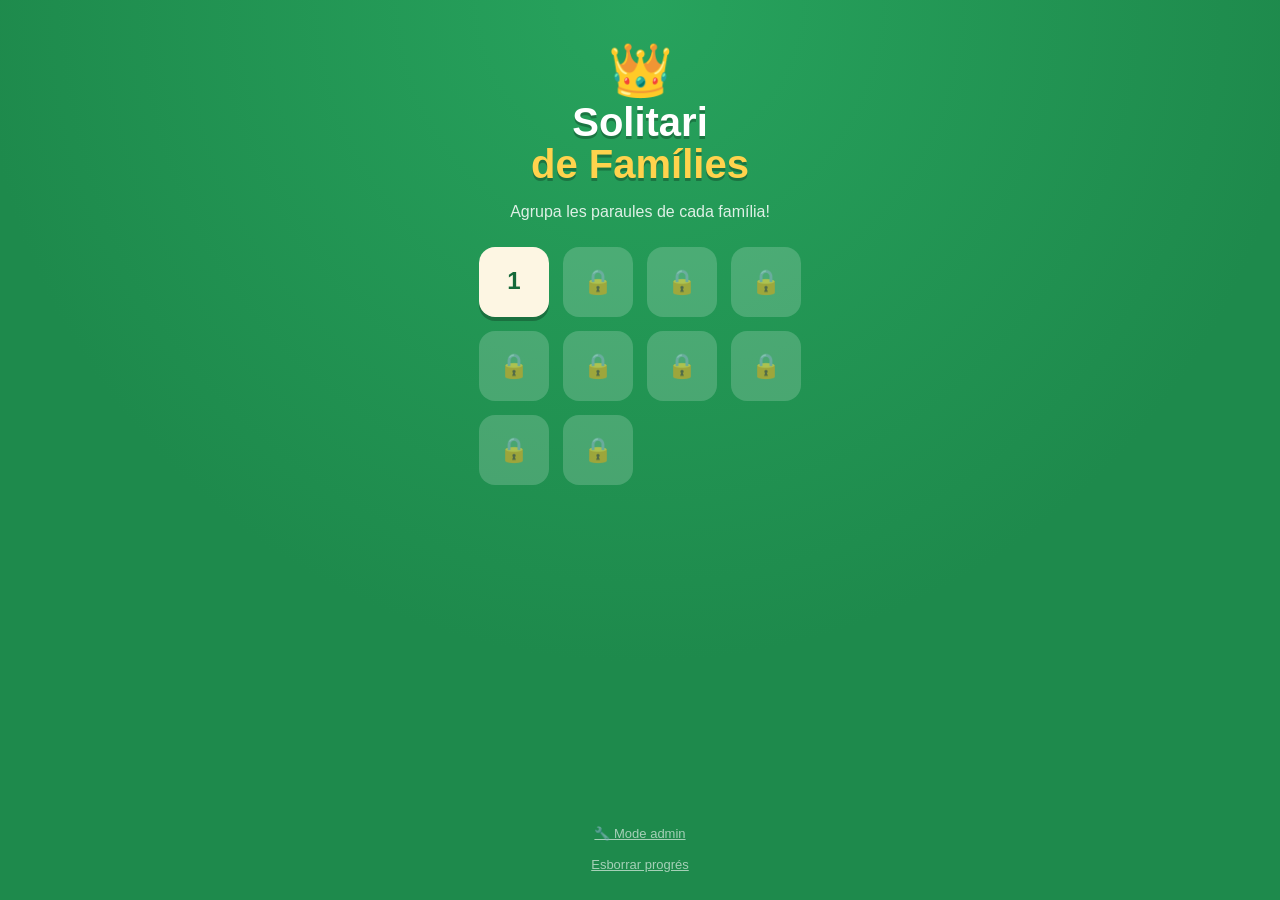
==== index.html @ e25447e6 "Solitari de Famílies v1: joc complet amb 10 nivells, 32 famílies i 5 famílies de dibuixos" ====
<!DOCTYPE html>
<html lang="ca">
<head>
  <meta charset="UTF-8">
  <meta name="viewport" content="width=device-width, initial-scale=1.0, maximum-scale=1.0, user-scalable=no">
  <meta name="theme-color" content="#1e8a4c">
  <title>Solitari de Famílies</title>
  <link rel="manifest" href="manifest.json">
  <link rel="icon" href="icon.png">
  <link rel="apple-touch-icon" href="icon.png">
  <link rel="stylesheet" href="style.css">
</head>
<body>

  <!-- ===== PANTALLA D'INICI ===== -->
  <div id="pantalla-inici" class="pantalla">
    <div class="logo">
      <div class="logo-corona">👑</div>
      <h1>Solitari<br><span>de Famílies</span></h1>
    </div>
    <p class="subtitol">Agrupa les paraules de cada família!</p>
    <div id="graella-nivells"></div>
    <button id="btn-admin" class="btn-text">🔧 Mode admin</button>
    <button id="btn-esborrar-progres" class="btn-text">Esborrar progrés</button>
  </div>

  <!-- ===== PANTALLA DE JOC ===== -->
  <div id="pantalla-joc" class="pantalla amagada">
    <header id="capçalera">
      <button id="btn-inici" class="btn-icona" title="Inici">🏠</button>
      <div id="info-nivell">
        <div id="nom-nivell"></div>
        <div id="comptador-moviments"></div>
      </div>
      <div class="botons-dreta">
        <button id="btn-desfer" class="btn-icona" title="Desfer">↩️</button>
        <button id="btn-reiniciar" class="btn-icona" title="Reiniciar">🔄</button>
      </div>
    </header>

    <div id="zona-robar">
      <div id="descart"></div>
      <div id="pila-robar"></div>
    </div>
    <div id="fundacions"></div>
    <div id="tauler"></div>

    <div id="missatge-flotant" class="amagada"></div>
  </div>

  <!-- ===== MODAL VICTÒRIA / DERROTA ===== -->
  <div id="modal" class="amagada">
    <div id="modal-caixa">
      <div id="modal-emoji"></div>
      <h2 id="modal-titol"></h2>
      <p id="modal-text"></p>
      <div id="modal-botons"></div>
    </div>
  </div>

  <script src="families.js"></script>
  <script src="dibuixos.js"></script>
  <script src="levels.js"></script>
  <script src="game.js"></script>
</body>
</html>
---- style.css ----
/* ============================================================
   SOLITARI DE FAMÍLIES — estils
   ============================================================ */

* { margin: 0; padding: 0; box-sizing: border-box; }

:root {
  --verd-fons: #1e8a4c;
  --verd-fosc: #15693a;
  --crema: #fdf6e3;
  --crema-fosc: #efe3c2;
  --blau-carta: #4a90d9;
  --blau-carta-fosc: #2f6cab;
  --groc: #ffd34d;
  --ample-carta: 78px;
  --alt-carta: 104px;
  --solapament: 30px;
}

html, body {
  height: 100%;
  overflow: hidden;
  font-family: -apple-system, "Segoe UI", Roboto, "Helvetica Neue", Arial, sans-serif;
  background: var(--verd-fons);
  background-image: radial-gradient(circle at 50% 0%, #27a35d 0%, var(--verd-fons) 60%);
  color: #fff;
  -webkit-user-select: none;
  user-select: none;
  -webkit-tap-highlight-color: transparent;
  touch-action: manipulation;
}

.pantalla {
  position: absolute;
  inset: 0;
  display: flex;
  flex-direction: column;
  overflow: hidden;
}

.amagada { display: none !important; }

/* ===== PANTALLA D'INICI ===== */
#pantalla-inici {
  align-items: center;
  padding: 40px 20px 20px;
  overflow-y: auto;
}

.logo { text-align: center; margin-bottom: 8px; }
.logo-corona { font-size: 52px; }
.logo h1 {
  font-size: 40px;
  line-height: 1.05;
  text-shadow: 0 3px 0 rgba(0,0,0,.25);
}
.logo h1 span { color: var(--groc); }
.subtitol { opacity: .85; margin: 10px 0 26px; }

#graella-nivells {
  display: grid;
  grid-template-columns: repeat(4, 70px);
  gap: 14px;
  margin-bottom: 30px;
}

.btn-nivell {
  width: 70px; height: 70px;
  border: none;
  border-radius: 16px;
  background: var(--crema);
  color: var(--verd-fosc);
  font-size: 24px;
  font-weight: 800;
  box-shadow: 0 4px 0 rgba(0,0,0,.25);
  cursor: pointer;
  display: flex;
  flex-direction: column;
  align-items: center;
  justify-content: center;
  gap: 2px;
}
.btn-nivell small { font-size: 10px; font-weight: 600; }
.btn-nivell:active { transform: translateY(2px); box-shadow: 0 2px 0 rgba(0,0,0,.25); }
.btn-nivell.bloquejat {
  background: rgba(255,255,255,.18);
  color: rgba(255,255,255,.55);
  box-shadow: none;
  cursor: default;
}
.btn-nivell.superat { outline: 3px solid var(--groc); }

.btn-text {
  background: none;
  border: none;
  color: rgba(255,255,255,.6);
  text-decoration: underline;
  font-size: 13px;
  cursor: pointer;
  padding: 8px;
}
#btn-admin { margin-top: auto; }
#btn-admin.admin-actiu { color: var(--groc); font-weight: 700; }

/* ===== CAPÇALERA DE JOC ===== */
#capçalera {
  display: flex;
  align-items: center;
  justify-content: space-between;
  padding: 10px 12px 4px;
}

#info-nivell { text-align: center; }
#nom-nivell { font-weight: 700; font-size: 15px; }
#comptador-moviments { font-size: 13px; opacity: .9; }
#comptador-moviments b { color: var(--groc); font-size: 16px; }
#comptador-moviments.alerta b { color: #ff7a6e; }

.btn-icona {
  width: 42px; height: 42px;
  border: none;
  border-radius: 12px;
  background: rgba(0,0,0,.22);
  font-size: 19px;
  cursor: pointer;
  color: #fff;
}
.btn-icona:active { background: rgba(0,0,0,.4); }
.btn-icona:disabled { opacity: .35; }
.botons-dreta { display: flex; gap: 8px; }

/* ===== FUNDACIONS ===== */
#fundacions {
  display: flex;
  justify-content: center;
  gap: 10px;
  padding: 8px 10px;
}

.fundacio {
  width: var(--ample-carta);
  height: var(--alt-carta);
  border-radius: 10px;
  position: relative;
}
.fundacio.buida {
  border: 2px dashed rgba(255,255,255,.5);
  background: rgba(255,255,255,.08);
  display: flex;
  align-items: center;
  justify-content: center;
  font-size: 26px;
  opacity: .8;
}
.fundacio.activa {
  background: var(--crema);
  color: #5a4a2f;
  box-shadow: 0 3px 0 rgba(0,0,0,.25);
  display: flex;
  flex-direction: column;
  align-items: center;
  justify-content: center;
  text-align: center;
  padding: 4px;
}
.fundacio.activa .etiqueta {
  position: absolute;
  top: -9px; left: 50%;
  transform: translateX(-50%);
  background: var(--groc);
  color: #6b4d00;
  font-size: 9px;
  font-weight: 800;
  padding: 2px 7px;
  border-radius: 8px;
  white-space: nowrap;
  max-width: 95%;
  overflow: hidden;
  text-overflow: ellipsis;
}
.fundacio.activa .femoji { font-size: 24px; }
.fundacio.activa .fcompte { font-size: 13px; font-weight: 800; }
.fundacio.activa .fparaula {
  font-size: 9px;
  opacity: .75;
  max-width: 100%;
  overflow: hidden;
  text-overflow: ellipsis;
  white-space: nowrap;
}
.fundacio.completa { animation: pols .45s ease; }

@keyframes pols {
  0% { transform: scale(1); }
  50% { transform: scale(1.18); }
  100% { transform: scale(1); }
}

/* ===== TAULER ===== */
#tauler {
  flex: 1;
  display: flex;
  justify-content: center;
  gap: 8px;
  padding: 6px 8px;
  overflow: hidden;
}

.columna {
  width: var(--ample-carta);
  position: relative;
}
.columna.buida-col {
  border: 2px dashed rgba(255,255,255,.35);
  border-radius: 10px;
  height: var(--alt-carta);
}

/* ===== CARTES ===== */
.carta {
  width: var(--ample-carta);
  height: var(--alt-carta);
  border-radius: 10px;
  position: absolute;
  left: 0;
  display: flex;
  flex-direction: column;
  align-items: center;
  transition: top .18s ease;
}

.carta.tapada {
  background: linear-gradient(160deg, var(--blau-carta), var(--blau-carta-fosc));
  border: 2px solid #fff;
  box-shadow: 0 2px 4px rgba(0,0,0,.25);
}
.carta.tapada::after {
  content: "❖";
  margin: auto;
  color: rgba(255,255,255,.5);
  font-size: 20px;
}

.carta.destapada {
  background: var(--crema);
  color: #4a3b22;
  border: 2px solid #fff;
  box-shadow: 0 2px 5px rgba(0,0,0,.3);
  cursor: grab;
  padding-top: 4px;
}
.carta.destapada .paraula {
  font-size: 12px;
  font-weight: 800;
  text-align: center;
  line-height: 1.1;
  padding: 1px 3px;
  max-width: 100%;
  overflow: hidden;
  overflow-wrap: anywhere;
  hyphens: auto;
}
/* cartes amb dibuix (famílies visuals): dibuix gran i centrat */
.carta.destapada .dibuix {
  position: absolute;
  inset: 0;
  display: flex;
  align-items: center;
  justify-content: center;
}
.carta.destapada .dibuix svg {
  width: 78%;
  height: 82%;
}

/* carta mestra: la que obre la col·lecció de la seva família */
.carta.mestra {
  background: linear-gradient(160deg, #ffe084, #f5b73a);
  border: 2px solid #fff;
  color: #5a4100;
}
.carta.mestra .corona {
  margin-top: auto;
  margin-bottom: 6px;
  font-size: 22px;
  filter: drop-shadow(0 1px 1px rgba(0,0,0,.2));
}

.carta.seleccionada {
  outline: 3px solid var(--groc);
  outline-offset: -1px;
}

.carta.no-no { animation: sacseig .3s ease; }
@keyframes sacseig {
  0%, 100% { transform: translateX(0); }
  25% { transform: translateX(-5px); }
  75% { transform: translateX(5px); }
}

/* fantasma d'arrossegament */
#fantasma {
  position: fixed;
  pointer-events: none;
  z-index: 100;
  filter: drop-shadow(0 6px 10px rgba(0,0,0,.4));
}
#fantasma .carta { position: absolute; transition: none; }

.carta.volant {
  position: fixed;
  z-index: 90;
  transition: all .35s cubic-bezier(.4, 0, .6, 1);
  margin: 0;
}

/* ===== ZONA DE ROBAR (a dalt): descart + pila ===== */
#zona-robar {
  display: flex;
  justify-content: flex-end;
  align-items: center;
  gap: 12px;
  padding: 6px 14px 2px;
  min-height: calc(var(--alt-carta) + 10px);
}

#descart {
  position: relative;
  height: var(--alt-carta);
  width: calc(var(--ample-carta) + 56px);
}
#descart .carta { position: absolute; top: 0; }

#pila-robar {
  width: var(--ample-carta);
  height: var(--alt-carta);
  border-radius: 10px;
  position: relative;
  cursor: pointer;
}
#pila-robar.amb-cartes {
  background: linear-gradient(160deg, var(--blau-carta), var(--blau-carta-fosc));
  border: 2px solid #fff;
  box-shadow: 0 3px 0 rgba(0,0,0,.3);
  display: flex;
  align-items: center;
  justify-content: center;
  font-size: 26px;
}
#pila-robar.amb-cartes:active { transform: translateY(2px); }
#pila-robar.buida-pila {
  border: 2px dashed rgba(255,255,255,.4);
  opacity: .5;
}
#pila-robar .compte-pila {
  position: absolute;
  top: -7px; right: -7px;
  background: var(--groc);
  color: #6b4d00;
  font-size: 11px;
  font-weight: 800;
  border-radius: 10px;
  padding: 2px 7px;
  box-shadow: 0 1px 3px rgba(0,0,0,.3);
}

/* comptador quan es penalitza un moviment */
#comptador-moviments.penalitzat b {
  color: #ff5246;
  animation: pols .45s ease;
  display: inline-block;
}

/* ===== MISSATGE FLOTANT ===== */
#missatge-flotant {
  position: absolute;
  bottom: 60px;
  left: 50%;
  transform: translateX(-50%);
  background: rgba(0,0,0,.75);
  padding: 10px 18px;
  border-radius: 12px;
  font-size: 13px;
  max-width: 85%;
  text-align: center;
  z-index: 50;
  animation: apareix .2s ease;
}
@keyframes apareix {
  from { opacity: 0; transform: translateX(-50%) translateY(8px); }
  to   { opacity: 1; transform: translateX(-50%) translateY(0); }
}

/* ===== MODAL ===== */
#modal {
  position: fixed;
  inset: 0;
  background: rgba(0,0,0,.55);
  display: flex;
  align-items: center;
  justify-content: center;
  z-index: 200;
}
#modal-caixa {
  background: var(--crema);
  color: #4a3b22;
  border-radius: 22px;
  padding: 30px 26px;
  text-align: center;
  width: min(320px, 86vw);
  box-shadow: 0 10px 30px rgba(0,0,0,.4);
  animation: entraModal .3s cubic-bezier(.3, 1.4, .6, 1);
}
@keyframes entraModal {
  from { transform: scale(.7); opacity: 0; }
  to   { transform: scale(1); opacity: 1; }
}
#modal-emoji { font-size: 56px; }
#modal-caixa h2 { margin: 8px 0 6px; font-size: 24px; }
#modal-caixa p { font-size: 14px; opacity: .8; margin-bottom: 20px; }
#modal-botons { display: flex; flex-direction: column; gap: 10px; }

.btn-modal {
  border: none;
  border-radius: 14px;
  padding: 13px;
  font-size: 16px;
  font-weight: 800;
  cursor: pointer;
  box-shadow: 0 3px 0 rgba(0,0,0,.2);
}
.btn-modal:active { transform: translateY(2px); box-shadow: 0 1px 0 rgba(0,0,0,.2); }
.btn-modal.primari { background: #2eb360; color: #fff; }
.btn-modal.secundari { background: var(--crema-fosc); color: #6b5a39; }

/* ===== RESPONSIU ===== */
@media (max-width: 430px) {
  :root { --solapament: 28px; }
}
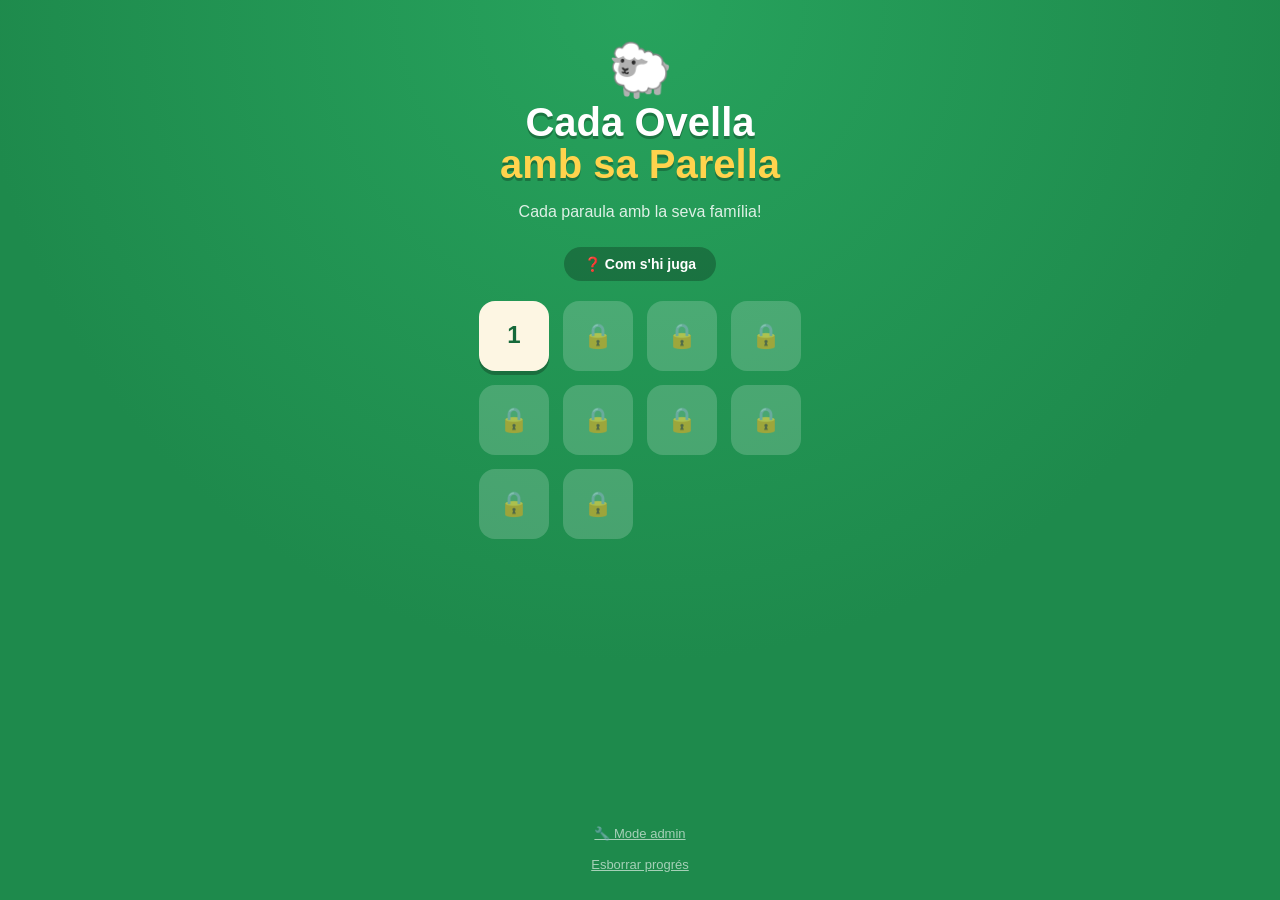
==== commit 1531dfa1: "Cada Ovella amb sa Parella: nom nou, instruccions, PIN admin i easter egg" ====
--- a/index.html
+++ b/index.html
@@ -4,7 +4,7 @@
   <meta charset="UTF-8">
   <meta name="viewport" content="width=device-width, initial-scale=1.0, maximum-scale=1.0, user-scalable=no">
   <meta name="theme-color" content="#1e8a4c">
-  <title>Solitari de Famílies</title>
+  <title>Cada Ovella amb sa Parella</title>
   <link rel="manifest" href="manifest.json">
   <link rel="icon" href="icon.png">
   <link rel="apple-touch-icon" href="icon.png">
@@ -15,10 +15,11 @@
   <!-- ===== PANTALLA D'INICI ===== -->
   <div id="pantalla-inici" class="pantalla">
     <div class="logo">
-      <div class="logo-corona">👑</div>
-      <h1>Solitari<br><span>de Famílies</span></h1>
+      <div class="logo-corona">🐑</div>
+      <h1>Cada Ovella<br><span>amb sa Parella</span></h1>
     </div>
-    <p class="subtitol">Agrupa les paraules de cada família!</p>
+    <p class="subtitol">Cada paraula amb la seva família!</p>
+    <button id="btn-instruccions-inici" class="btn-pill">❓ Com s'hi juga</button>
     <div id="graella-nivells"></div>
     <button id="btn-admin" class="btn-text">🔧 Mode admin</button>
     <button id="btn-esborrar-progres" class="btn-text">Esborrar progrés</button>
@@ -33,6 +34,7 @@
         <div id="comptador-moviments"></div>
       </div>
       <div class="botons-dreta">
+        <button id="btn-instruccions-joc" class="btn-icona" title="Com s'hi juga">❓</button>
         <button id="btn-desfer" class="btn-icona" title="Desfer">↩️</button>
         <button id="btn-reiniciar" class="btn-icona" title="Reiniciar">🔄</button>
       </div>
@@ -46,6 +48,83 @@
     <div id="tauler"></div>
 
     <div id="missatge-flotant" class="amagada"></div>
+  </div>
+
+  <!-- ===== PANTALLA D'INSTRUCCIONS ===== -->
+  <div id="pantalla-instruccions" class="pantalla amagada">
+    <header id="capçalera-instruccions">
+      <button id="btn-tancar-instruccions" class="btn-icona">←</button>
+      <h2>Com s'hi juga</h2>
+    </header>
+    <div id="cos-instruccions">
+
+      <section class="instr">
+        <h3>🎯 L'objectiu</h3>
+        <p>Envia <b>totes les cartes</b> a les col·leccions de dalt abans d'esgotar els moviments.</p>
+        <div class="infografia">
+          <div class="mini-carta"><span>Talp</span></div>
+          <div class="mini-carta"><span>Fura</span></div>
+          <span class="fletxa">→</span>
+          <div class="mini-fundacio"><i>Animals</i><b>🐾</b><u>2/4</u></div>
+        </div>
+      </section>
+
+      <section class="instr">
+        <h3>👑 La carta mestra</h3>
+        <p>Només la <b>carta daurada</b> de cada família pot <b>obrir</b> una col·lecció.</p>
+        <div class="infografia">
+          <div class="mini-carta mini-mestra"><span>Animals</span><em>👑</em></div>
+          <span class="fletxa">→</span>
+          <div class="mini-slot">👑</div>
+          <span class="ok">✓</span>
+        </div>
+        <div class="infografia">
+          <div class="mini-carta"><span>Talp</span></div>
+          <span class="fletxa">→</span>
+          <div class="mini-slot">👑</div>
+          <span class="ko">✗</span>
+        </div>
+      </section>
+
+      <section class="instr">
+        <h3>🃏 Apila per famílies</h3>
+        <p>Només pots apilar cartes de la <b>mateixa família</b>... i l'has d'endevinar! Un cop juntes, es mouen <b>en bloc</b>.</p>
+        <div class="infografia">
+          <div class="mini-pila"><div class="mini-carta"><span>Fura</span></div><div class="mini-carta solapada"><span>Talp</span></div></div>
+          <span class="ok">✓</span>
+          <span class="separador"></span>
+          <div class="mini-pila"><div class="mini-carta"><span>Fura</span></div><div class="mini-carta solapada"><span>Atzur</span></div></div>
+          <span class="ko">✗ −1</span>
+        </div>
+      </section>
+
+      <section class="instr">
+        <h3>⛔ La mestra bloqueja</h3>
+        <p>Mestra a sobre = columna <b>tancada</b>. El bloc només pot anar a una col·lecció o a una columna buida.</p>
+        <div class="infografia">
+          <div class="mini-pila"><div class="mini-carta"><span>Talp</span></div><div class="mini-carta mini-mestra solapada"><span>Animals</span><em>👑</em></div></div>
+          <span class="fletxa">←</span>
+          <div class="mini-carta"><span>Fura</span></div>
+          <span class="ko">✗</span>
+        </div>
+      </section>
+
+      <section class="instr">
+        <h3>🂠 La pila de robar</h3>
+        <p>Sense jugades? Toca la pila per robar. Quan s'acabi, recicla ♻️ el descart.</p>
+      </section>
+
+      <section class="instr">
+        <h3>⚡ Els moviments</h3>
+        <p>Tot costa <b>1 moviment</b>: moure, robar i desfer ↩️. Família incorrecta: <b>−1 extra</b>. A 0, has perdut!</p>
+      </section>
+
+      <section class="instr">
+        <h3>🐑 Consells</h3>
+        <p>Buida columnes aviat. No obris col·leccions a la babalà: els espais són limitats!</p>
+      </section>
+
+    </div>
   </div>
 
   <!-- ===== MODAL VICTÒRIA / DERROTA ===== -->
--- a/style.css
+++ b/style.css
@@ -391,6 +391,117 @@
   to   { opacity: 1; transform: translateX(-50%) translateY(0); }
 }
 
+/* ===== PANTALLA D'INSTRUCCIONS ===== */
+#capçalera-instruccions {
+  display: flex;
+  align-items: center;
+  gap: 12px;
+  padding: 12px 14px 8px;
+}
+#capçalera-instruccions h2 { font-size: 20px; text-shadow: 0 2px 0 rgba(0,0,0,.2); }
+
+#cos-instruccions {
+  flex: 1;
+  overflow-y: auto;
+  padding: 4px 14px calc(20px + env(safe-area-inset-bottom));
+}
+
+.instr {
+  background: var(--crema);
+  color: #4a3b22;
+  border-radius: 16px;
+  padding: 14px 16px;
+  margin-bottom: 12px;
+  box-shadow: 0 3px 0 rgba(0,0,0,.2);
+}
+.instr h3 { font-size: 16px; margin-bottom: 6px; }
+.instr p { font-size: 13.5px; line-height: 1.45; }
+.instr b { color: #1e8a4c; }
+
+.infografia {
+  display: flex;
+  align-items: center;
+  justify-content: center;
+  gap: 10px;
+  margin-top: 12px;
+  flex-wrap: wrap;
+}
+
+.mini-carta {
+  width: 48px; height: 62px;
+  background: #fffdf4;
+  border: 2px solid #e3d9bd;
+  border-radius: 8px;
+  box-shadow: 0 2px 3px rgba(0,0,0,.15);
+  display: flex;
+  flex-direction: column;
+  align-items: center;
+  padding-top: 4px;
+  position: relative;
+}
+.mini-carta span {
+  font-size: 8.5px;
+  font-weight: 800;
+  text-align: center;
+  line-height: 1.1;
+  padding: 0 2px;
+}
+.mini-carta em { font-style: normal; font-size: 16px; margin-top: auto; margin-bottom: 4px; }
+.mini-carta.mini-mestra {
+  background: linear-gradient(160deg, #ffe084, #f5b73a);
+  border-color: #e0a72e;
+  color: #5a4100;
+}
+
+.mini-pila { position: relative; width: 48px; height: 84px; }
+.mini-pila .mini-carta { position: absolute; top: 0; }
+.mini-pila .mini-carta.solapada { top: 22px; }
+
+.mini-slot {
+  width: 48px; height: 62px;
+  border: 2px dashed #b9ce9f;
+  border-radius: 8px;
+  background: rgba(30,138,76,.08);
+  display: flex;
+  align-items: center;
+  justify-content: center;
+  font-size: 18px;
+  opacity: .9;
+}
+
+.mini-fundacio {
+  width: 52px; height: 62px;
+  background: #fffdf4;
+  border: 2px solid #e3d9bd;
+  border-radius: 8px;
+  display: flex;
+  flex-direction: column;
+  align-items: center;
+  justify-content: center;
+  box-shadow: 0 2px 3px rgba(0,0,0,.15);
+}
+.mini-fundacio i { font-style: normal; font-size: 7.5px; font-weight: 800; background: var(--groc); border-radius: 6px; padding: 1px 5px; margin-bottom: 2px; }
+.mini-fundacio b { font-size: 16px; }
+.mini-fundacio u { text-decoration: none; font-size: 10px; font-weight: 800; }
+
+.fletxa { font-size: 22px; font-weight: 800; opacity: .65; color: #4a3b22; }
+.instr .ok { color: #2eb360; font-size: 22px; font-weight: 800; }
+.instr .ko { color: #c62828; font-size: 18px; font-weight: 800; }
+.separador { width: 14px; }
+
+.btn-pill {
+  border: none;
+  border-radius: 20px;
+  background: rgba(0,0,0,.25);
+  color: #fff;
+  font-size: 14px;
+  font-weight: 700;
+  padding: 9px 20px;
+  margin-bottom: 20px;
+  cursor: pointer;
+}
+.btn-pill:active { background: rgba(0,0,0,.4); }
+
 /* ===== MODAL ===== */
 #modal {
   position: fixed;
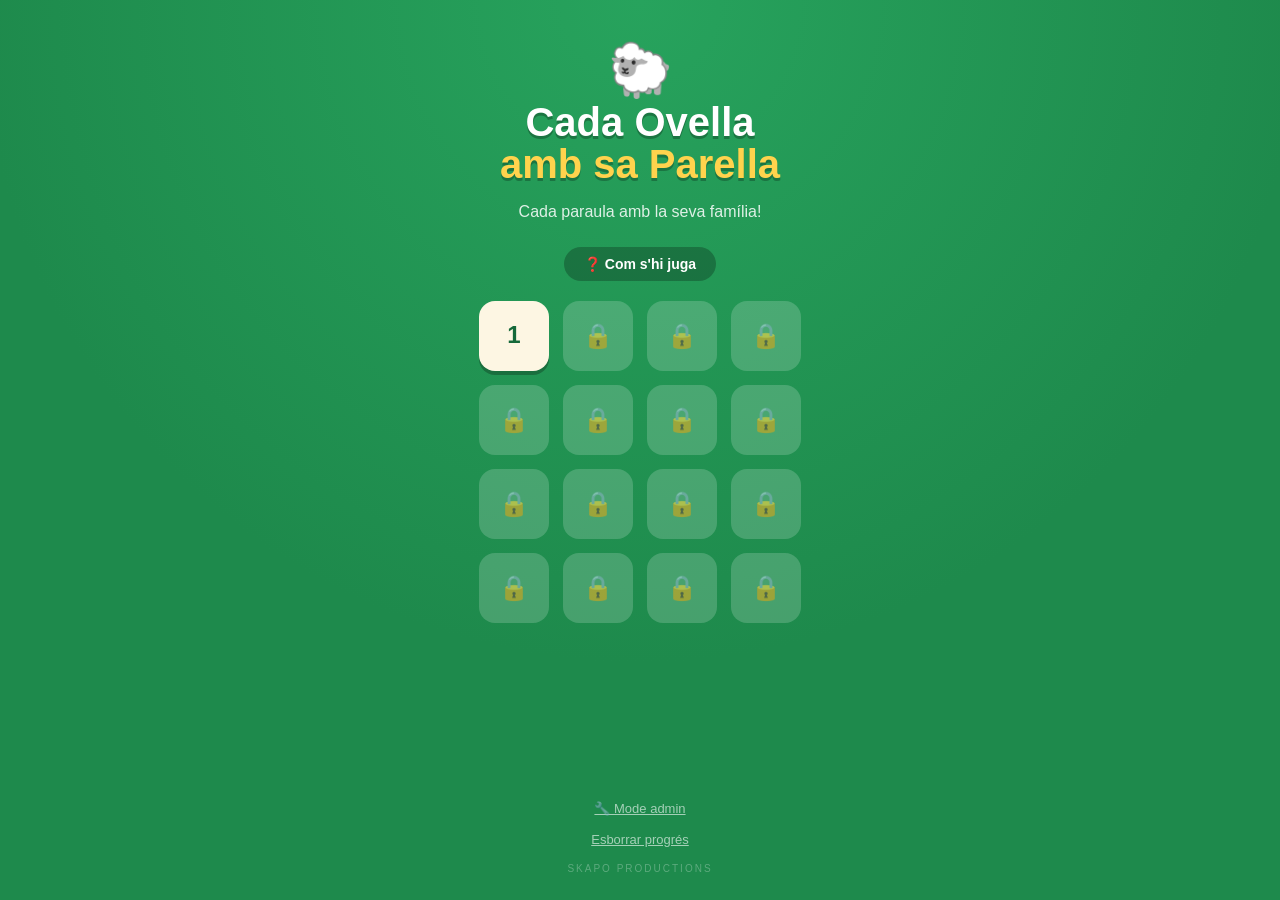
==== commit ad70a306: "Ronda d'ajustos" ====
--- a/index.html
+++ b/index.html
@@ -23,6 +23,7 @@
     <div id="graella-nivells"></div>
     <button id="btn-admin" class="btn-text">🔧 Mode admin</button>
     <button id="btn-esborrar-progres" class="btn-text">Esborrar progrés</button>
+    <div class="marca-aigua">skapo productions</div>
   </div>
 
   <!-- ===== PANTALLA DE JOC ===== -->
@@ -48,6 +49,7 @@
     <div id="tauler"></div>
 
     <div id="missatge-flotant" class="amagada"></div>
+    <div class="marca-aigua marca-joc">skapo productions</div>
   </div>
 
   <!-- ===== PANTALLA D'INSTRUCCIONS ===== -->
@@ -116,7 +118,7 @@
 
       <section class="instr">
         <h3>⚡ Els moviments</h3>
-        <p>Tot costa <b>1 moviment</b>: moure, robar i desfer ↩️. Família incorrecta: <b>−1 extra</b>. A 0, has perdut!</p>
+        <p>Tot costa <b>1 moviment</b>: moure, robar i desfer ↩️. Cada error de família resta, i <b>cada 3 errors la multa puja</b>: −1, −1, −1, −2, −2, −2, −3... A 0, has perdut!</p>
       </section>
 
       <section class="instr">
--- a/style.css
+++ b/style.css
@@ -18,8 +18,13 @@
 }
 
 html, body {
+  /* position:fixed evita el scroll, el rebot i el pull-to-refresh als mòbils */
+  position: fixed;
+  inset: 0;
+  width: 100%;
   height: 100%;
   overflow: hidden;
+  overscroll-behavior: none;
   font-family: -apple-system, "Segoe UI", Roboto, "Helvetica Neue", Arial, sans-serif;
   background: var(--verd-fons);
   background-image: radial-gradient(circle at 50% 0%, #27a35d 0%, var(--verd-fons) 60%);
@@ -27,6 +32,7 @@
   -webkit-user-select: none;
   user-select: none;
   -webkit-tap-highlight-color: transparent;
+  -webkit-touch-callout: none;
   touch-action: manipulation;
 }
 
@@ -248,6 +254,9 @@
   box-shadow: 0 2px 5px rgba(0,0,0,.3);
   cursor: grab;
   padding-top: 4px;
+  /* CLAU per al mòbil: sense això, el navegador converteix
+     l'arrossegament en scroll i cancel·la el gest a mitges */
+  touch-action: none;
 }
 .carta.destapada .paraula {
   font-size: 12px;
@@ -489,6 +498,25 @@
 .instr .ko { color: #c62828; font-size: 18px; font-weight: 800; }
 .separador { width: 14px; }
 
+/* firma discreta */
+.marca-aigua {
+  font-size: 10px;
+  letter-spacing: 2px;
+  text-transform: uppercase;
+  color: rgba(255,255,255,.28);
+  text-align: center;
+  padding: 8px 0 calc(6px + env(safe-area-inset-bottom));
+  pointer-events: none;
+  user-select: none;
+}
+.marca-joc {
+  position: absolute;
+  bottom: 0;
+  left: 0;
+  right: 0;
+  z-index: 1;
+}
+
 .btn-pill {
   border: none;
   border-radius: 20px;
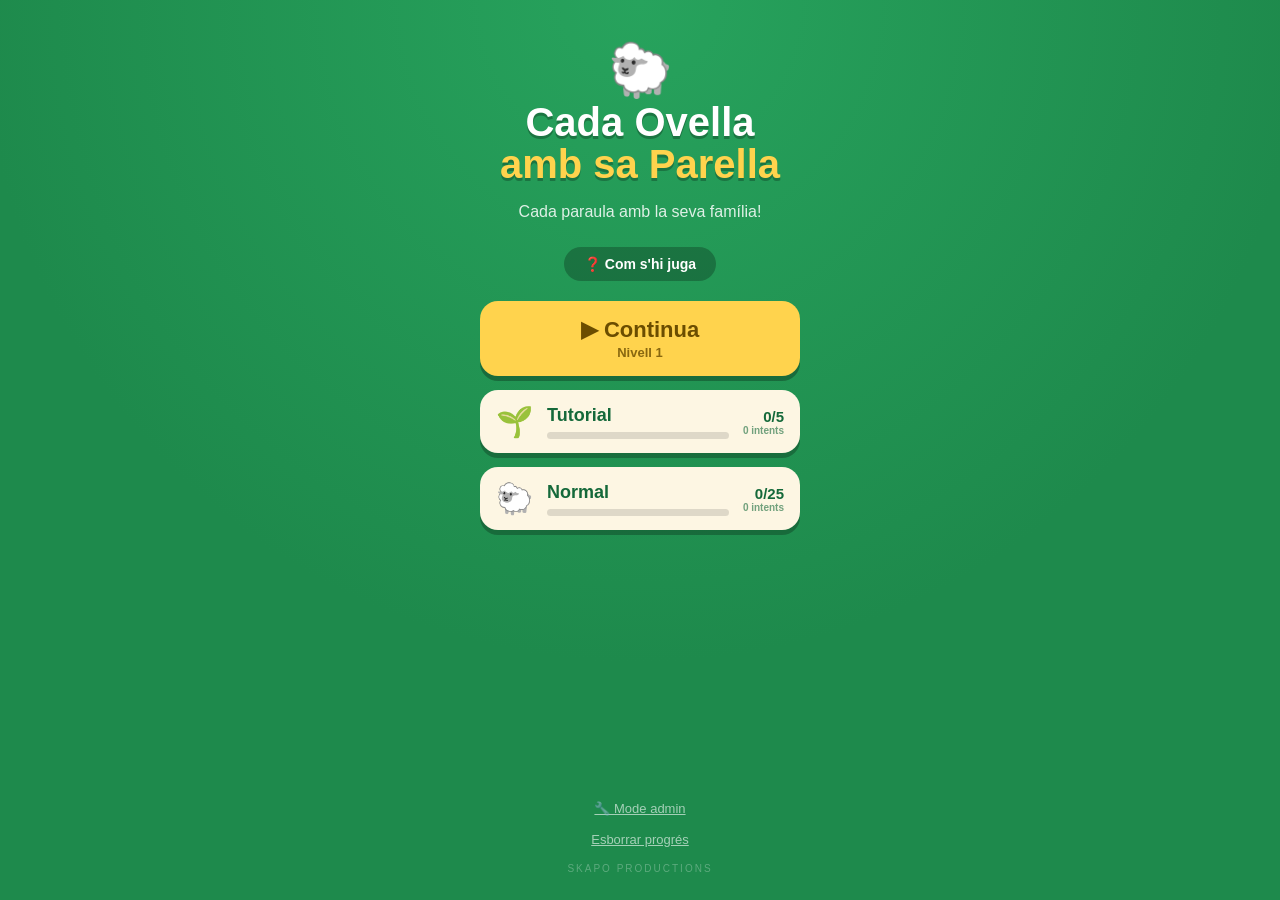
==== commit 139b5ada: "PRODUCCIÓ: publica la versió nova (55 nivells, mode infinit, comodins…) Promou a l'arrel tot el que " ====
--- a/index.html
+++ b/index.html
@@ -7,7 +7,7 @@
   <title>Cada Ovella amb sa Parella</title>
   <link rel="manifest" href="manifest.json">
   <link rel="icon" href="icon.png">
-  <link rel="apple-touch-icon" href="icon.png">
+  <link rel="apple-touch-icon" href="apple-touch-icon.png">
   <link rel="stylesheet" href="style.css">
 </head>
 <body>
@@ -20,7 +20,9 @@
     </div>
     <p class="subtitol">Cada paraula amb la seva família!</p>
     <button id="btn-instruccions-inici" class="btn-pill">❓ Com s'hi juga</button>
-    <div id="graella-nivells"></div>
+    <div id="menu-blocs"></div>
+    <button id="btn-tornar-blocs" class="btn-text amagada">← Blocs</button>
+    <div id="graella-nivells" class="amagada"></div>
     <button id="btn-admin" class="btn-text">🔧 Mode admin</button>
     <button id="btn-esborrar-progres" class="btn-text">Esborrar progrés</button>
     <div class="marca-aigua">skapo productions</div>
@@ -49,6 +51,20 @@
     <div id="tauler"></div>
 
     <div id="missatge-flotant" class="amagada"></div>
+
+    <div id="multa-widget">
+      <div class="mw-block" title="Cost del pròxim error de família">
+        <span class="mw-label" id="mw-label"><span class="mw-flama">🔥</span>−1</span>
+        <span id="mw-punts"><i></i><i></i><i></i></span>
+      </div>
+      <button id="btn-multa-info" title="Com funciona la penalització?">i</button>
+    </div>
+
+    <div id="comodins-widget">
+      <button id="btn-comodins-info" title="Què són els comodins?">i</button>
+      <span class="cw-comptador">🔍 <b id="comodins-compte">0</b></span>
+    </div>
+
     <div class="marca-aigua marca-joc">skapo productions</div>
   </div>
 
@@ -117,8 +133,13 @@
       </section>
 
       <section class="instr">
+        <h3>🔍 Els comodins</h3>
+        <p>Si no saps de quina família és una carta, <b>mantén-la premuda</b> (click and hold) i et donarà la seva <b>definició</b>. Cada nivell en té uns quants 🔍; gasta'ls bé!</p>
+      </section>
+
+      <section class="instr">
         <h3>⚡ Els moviments</h3>
-        <p>Tot costa <b>1 moviment</b>: moure, robar i desfer ↩️. Cada error de família resta, i <b>cada 3 errors la multa puja</b>: −1, −1, −1, −2, −2, −2, −3... A 0, has perdut!</p>
+        <p>Tot costa <b>1 moviment</b>: moure, robar i desfer ↩️. Cada error de família resta, i <b>cada 3 errors la multa puja</b>: −1, −1, −1, −2, −2, −2... fins a un màxim de −5. A 0, has perdut!</p>
       </section>
 
       <section class="instr">
@@ -141,6 +162,7 @@
 
   <script src="families.js"></script>
   <script src="dibuixos.js"></script>
+  <script src="definicions.js"></script>
   <script src="levels.js"></script>
   <script src="game.js"></script>
 </body>
--- a/style.css
+++ b/style.css
@@ -65,18 +65,90 @@
 
 #graella-nivells {
   display: grid;
-  grid-template-columns: repeat(4, 70px);
+  grid-template-columns: repeat(5, 56px);
+  gap: 10px;
+  margin-bottom: 30px;
+}
+
+/* ===== MENÚ DE BLOCS (3 botons: Tutorial / Normal / Difícil) ===== */
+#menu-blocs {
+  display: flex;
+  flex-direction: column;
   gap: 14px;
-  margin-bottom: 30px;
-}
-
-.btn-nivell {
-  width: 70px; height: 70px;
-  border: none;
-  border-radius: 16px;
+  width: min(320px, 86vw);
+  margin-bottom: 24px;
+}
+/* hero "Continua" */
+.btn-continua {
+  border: none;
+  border-radius: 18px;
+  background: var(--groc);
+  color: #6b4d00;
+  box-shadow: 0 5px 0 rgba(0,0,0,.28);
+  cursor: pointer;
+  padding: 16px 18px;
+  display: flex;
+  flex-direction: column;
+  align-items: center;
+  gap: 2px;
+}
+.btn-continua:active { transform: translateY(2px); box-shadow: 0 3px 0 rgba(0,0,0,.28); }
+.btn-continua .cont-titol { font-size: 22px; font-weight: 800; }
+.btn-continua .cont-sub { font-size: 13px; font-weight: 700; opacity: .8; }
+
+/* targetes de bloc */
+.btn-bloc {
+  border: none;
+  border-radius: 18px;
   background: var(--crema);
   color: var(--verd-fosc);
-  font-size: 24px;
+  box-shadow: 0 5px 0 rgba(0,0,0,.25);
+  cursor: pointer;
+  padding: 14px 16px;
+  display: grid;
+  grid-template-columns: auto 1fr auto;
+  align-items: center;
+  gap: 14px;
+  text-align: left;
+}
+.btn-bloc:active { transform: translateY(2px); box-shadow: 0 3px 0 rgba(0,0,0,.25); }
+.btn-bloc .bloc-emoji { font-size: 30px; }
+.btn-bloc .bloc-info { display: flex; flex-direction: column; gap: 6px; min-width: 0; }
+.btn-bloc .bloc-nom { font-size: 18px; font-weight: 800; }
+.btn-bloc .bloc-sub { font-size: 11.5px; font-weight: 600; opacity: .65; }
+.btn-bloc .bloc-barra {
+  height: 7px;
+  border-radius: 5px;
+  background: rgba(0,0,0,.12);
+  overflow: hidden;
+}
+.btn-bloc .bloc-barra > span {
+  display: block;
+  height: 100%;
+  background: #2eb360;
+  border-radius: 5px;
+}
+.btn-bloc .bloc-prog {
+  display: flex;
+  flex-direction: column;
+  align-items: flex-end;
+  font-size: 15px;
+  font-weight: 800;
+  white-space: nowrap;
+}
+.btn-bloc .bloc-prog small { font-size: 10px; font-weight: 600; opacity: .6; }
+.btn-bloc.complet { outline: 3px solid var(--groc); }
+.btn-bloc.complet .bloc-barra > span { background: var(--groc); }
+.btn-bloc.infinit { background: linear-gradient(150deg, #ffe9a8, #ffd34d); color: #6b4d00; }
+#btn-tornar-blocs { align-self: center; font-size: 15px; margin-bottom: 6px; }
+
+.btn-nivell {
+  width: 56px; height: 56px;
+  border: none;
+  border-radius: 14px;
+  background: var(--crema);
+  color: var(--verd-fosc);
+  font-size: 20px;
   font-weight: 800;
   box-shadow: 0 4px 0 rgba(0,0,0,.25);
   cursor: pointer;
@@ -140,7 +212,8 @@
   display: flex;
   justify-content: center;
   gap: 10px;
-  padding: 8px 10px;
+  /* una mica més d'aire per separar la baralla (a dalt) i les columnes (a sota) */
+  padding: 16px 10px 14px;
 }
 
 .fundacio {
@@ -208,7 +281,7 @@
   display: flex;
   justify-content: center;
   gap: 8px;
-  padding: 6px 8px;
+  padding: 12px 8px 6px;
   overflow: hidden;
 }
 
@@ -294,6 +367,18 @@
   font-size: 22px;
   filter: drop-shadow(0 1px 1px rgba(0,0,0,.2));
 }
+/* quantes paraules té la família en aquest nivell */
+.carta.mestra .n-mestra {
+  position: absolute;
+  bottom: 3px;
+  right: 4px;
+  background: rgba(90,65,0,.85);
+  color: #ffe084;
+  font-size: 9px;
+  font-weight: 800;
+  border-radius: 7px;
+  padding: 1px 5px;
+}
 
 .carta.seleccionada {
   outline: 3px solid var(--groc);
@@ -379,6 +464,100 @@
   animation: pols .45s ease;
   display: inline-block;
 }
+
+/* ===== TERMÒMETRE DE RISC (a baix a l'esquerra) ===== */
+#multa-widget {
+  position: absolute;
+  left: 12px;
+  bottom: calc(14px + env(safe-area-inset-bottom));
+  display: flex;
+  align-items: center;
+  gap: 8px;
+  z-index: 40;
+}
+/* un sol "bloc negre": flama+número a dalt, tres punts a sota */
+#multa-widget .mw-block {
+  background: rgba(0,0,0,.28);
+  border-radius: 16px;
+  padding: 7px 12px 8px;
+  display: flex;
+  flex-direction: column;
+  align-items: center;
+  gap: 5px;
+}
+#mw-punts {
+  display: flex;
+  gap: 5px;
+}
+#mw-punts i {
+  width: 11px;
+  height: 11px;
+  border-radius: 50%;
+  background: rgba(255,255,255,.25);
+  transition: background .25s ease;
+}
+#multa-widget .mw-label {
+  color: #fff;
+  font-size: 15px;
+  font-weight: 800;
+  display: inline-flex;
+  align-items: center;
+  gap: 3px;
+}
+#btn-multa-info {
+  width: 28px; height: 28px;
+  border: none;
+  border-radius: 50%;
+  background: rgba(0,0,0,.28);
+  color: #fff;
+  font-size: 15px;
+  font-weight: 800;
+  font-style: italic;
+  font-family: Georgia, "Times New Roman", serif;
+  cursor: pointer;
+}
+#btn-multa-info:active { background: rgba(0,0,0,.45); }
+#multa-widget .mw-flama {
+  display: inline-block;
+  line-height: 1;
+  transition: font-size .3s ease;
+  filter: drop-shadow(0 0 4px rgba(255,90,0,.5));
+}
+#multa-widget.max .mw-flama { animation: polsMulta 1s ease-in-out infinite; }
+@keyframes polsMulta { 50% { opacity: .55; } }
+
+/* ===== WIDGET DE COMODINS (a baix a la dreta) ===== */
+#comodins-widget {
+  position: absolute;
+  right: 12px;
+  bottom: calc(14px + env(safe-area-inset-bottom));
+  display: flex;
+  align-items: center;
+  gap: 8px;
+  z-index: 40;
+}
+#comodins-widget .cw-comptador {
+  background: rgba(0,0,0,.28);
+  color: #fff;
+  font-size: 16px;
+  font-weight: 800;
+  padding: 6px 12px;
+  border-radius: 14px;
+}
+#comodins-widget .cw-comptador b { color: var(--groc); }
+#btn-comodins-info {
+  width: 28px; height: 28px;
+  border: none;
+  border-radius: 50%;
+  background: rgba(0,0,0,.28);
+  color: #fff;
+  font-size: 15px;
+  font-weight: 800;
+  font-style: italic;
+  font-family: Georgia, "Times New Roman", serif;
+  cursor: pointer;
+}
+#btn-comodins-info:active { background: rgba(0,0,0,.45); }
 
 /* ===== MISSATGE FLOTANT ===== */
 #missatge-flotant {
